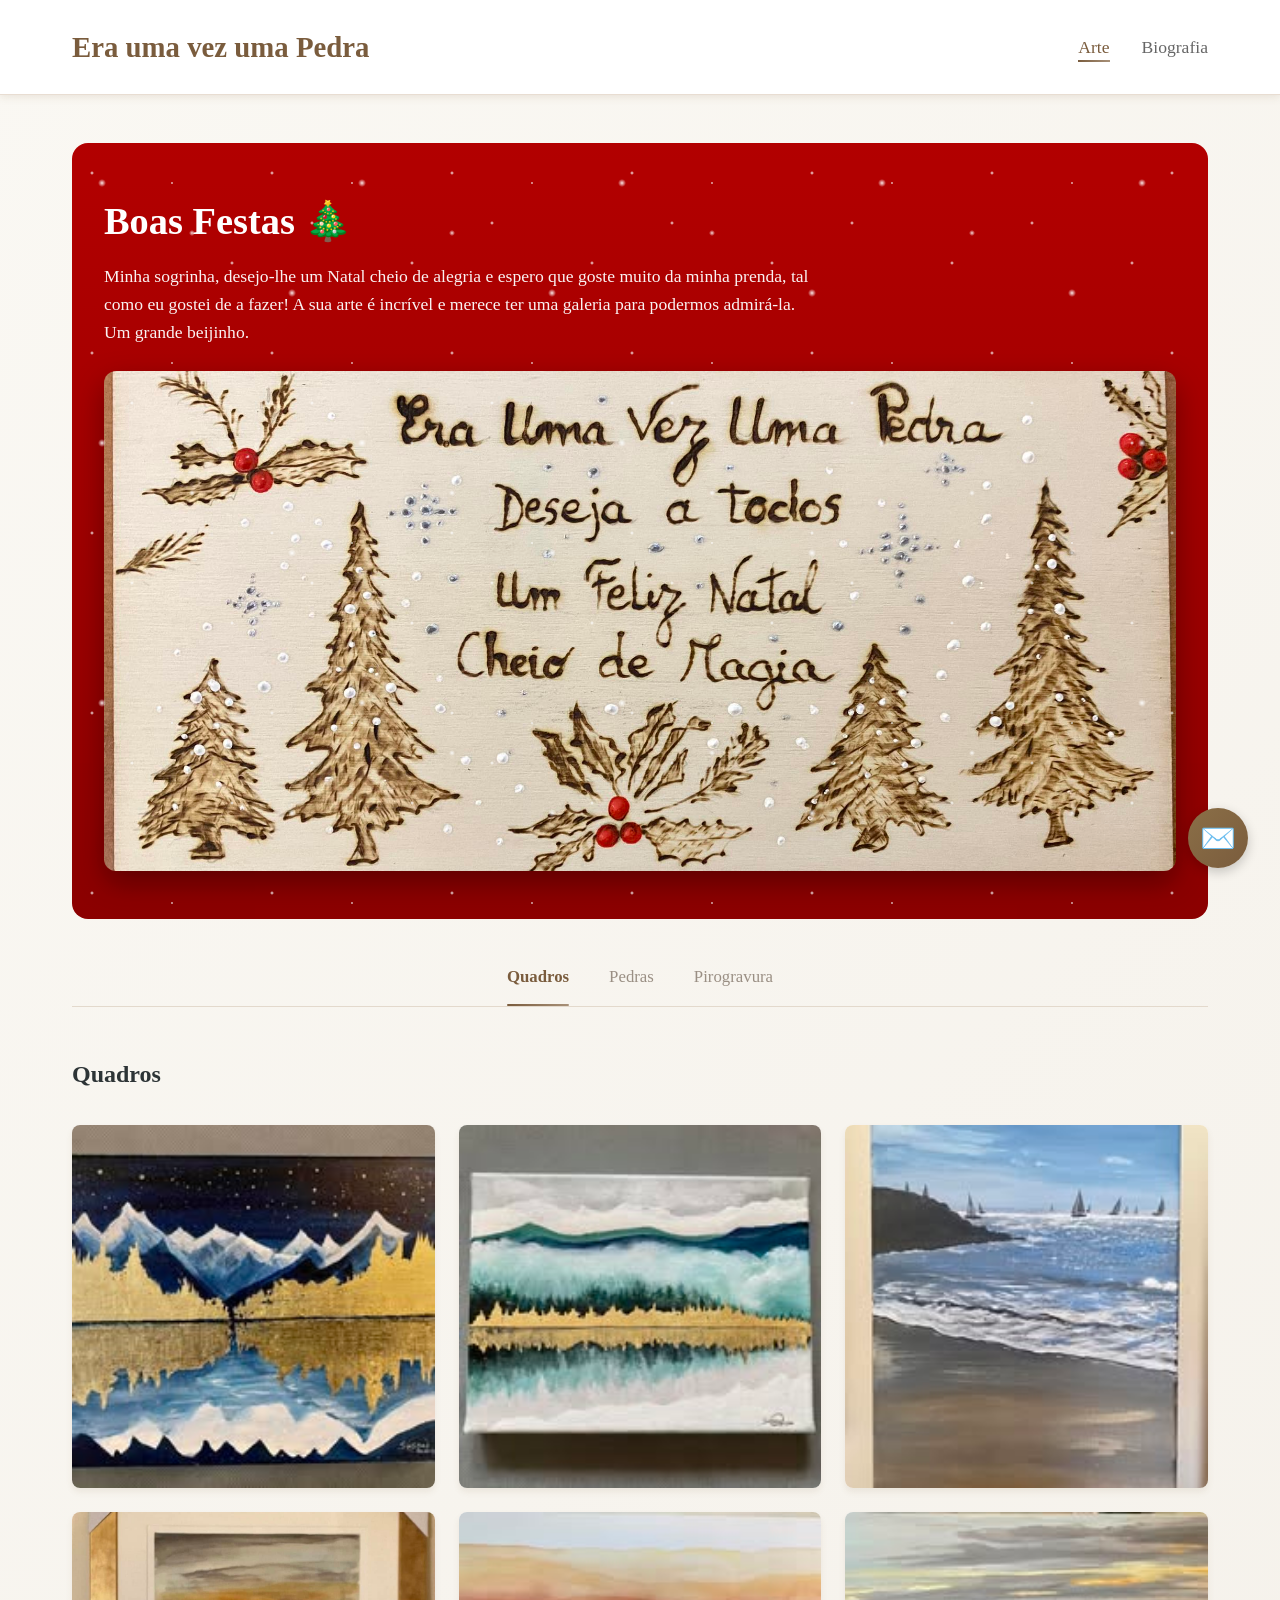
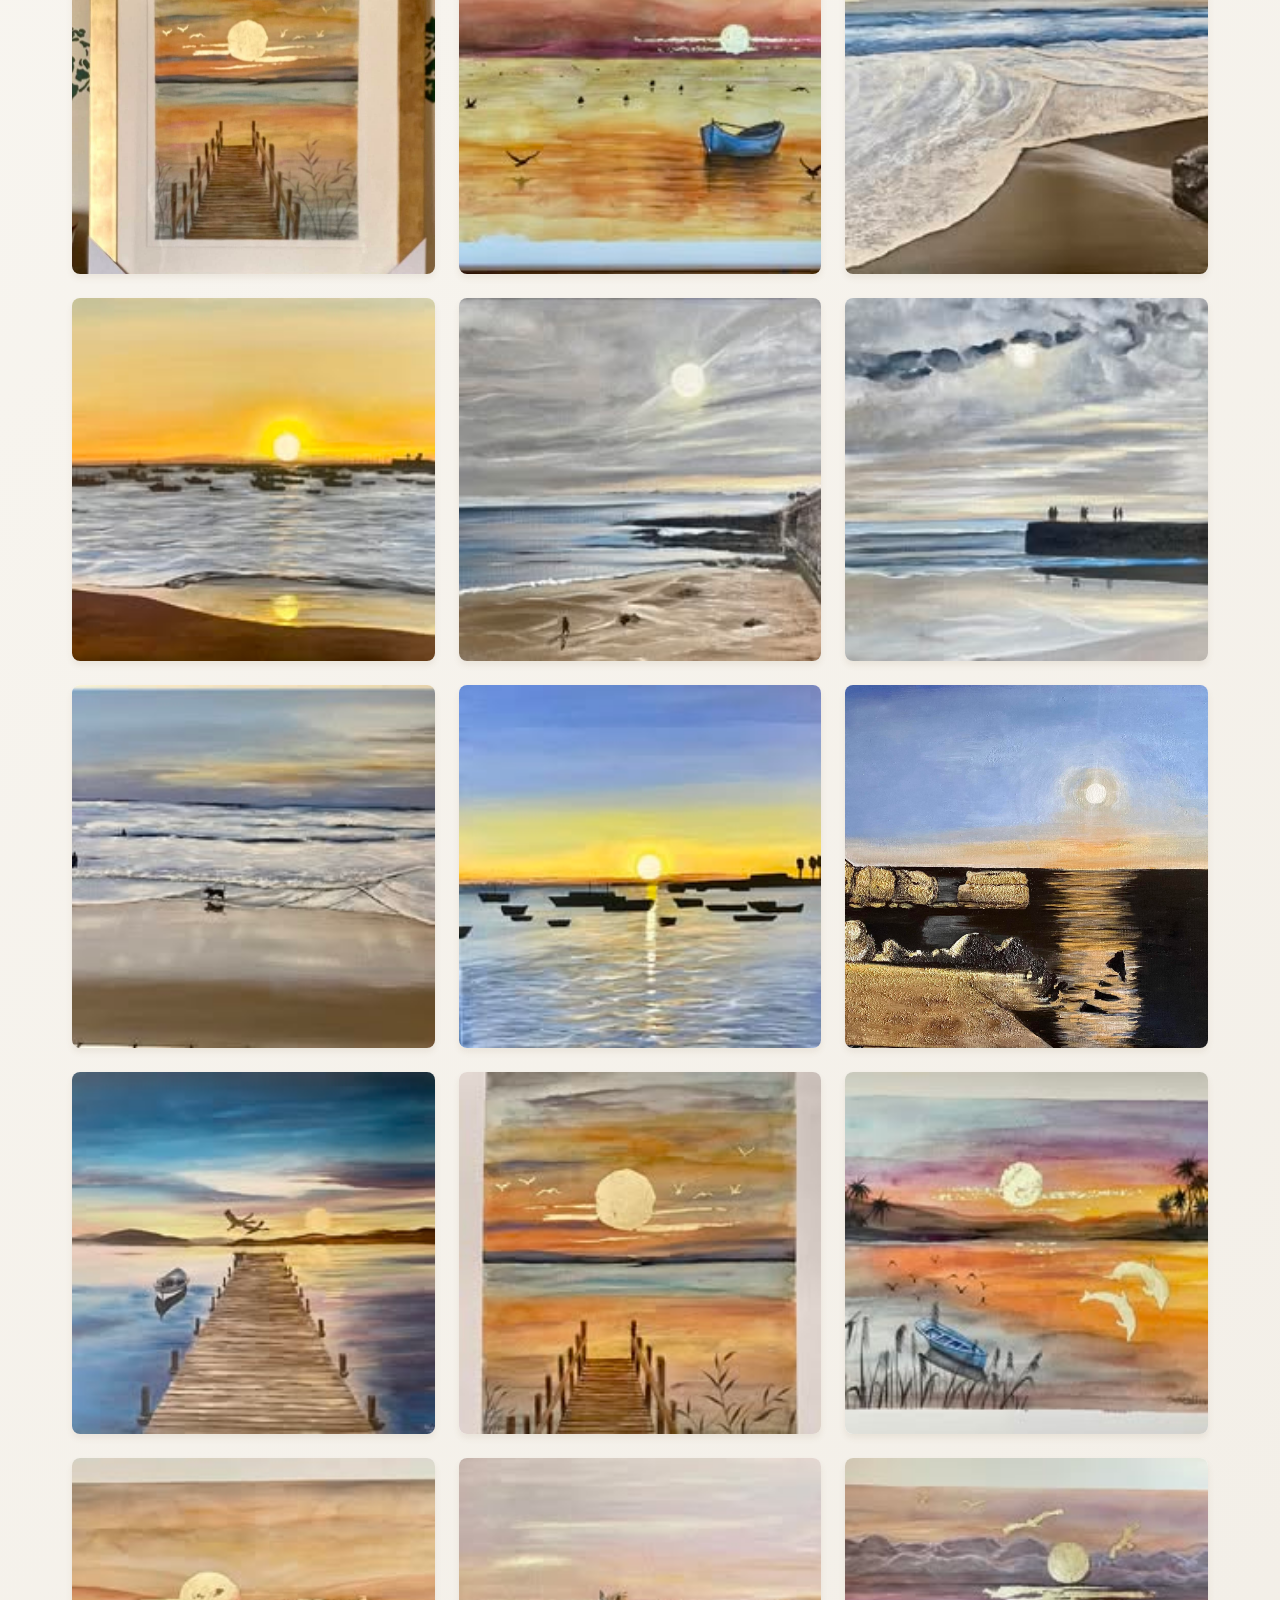
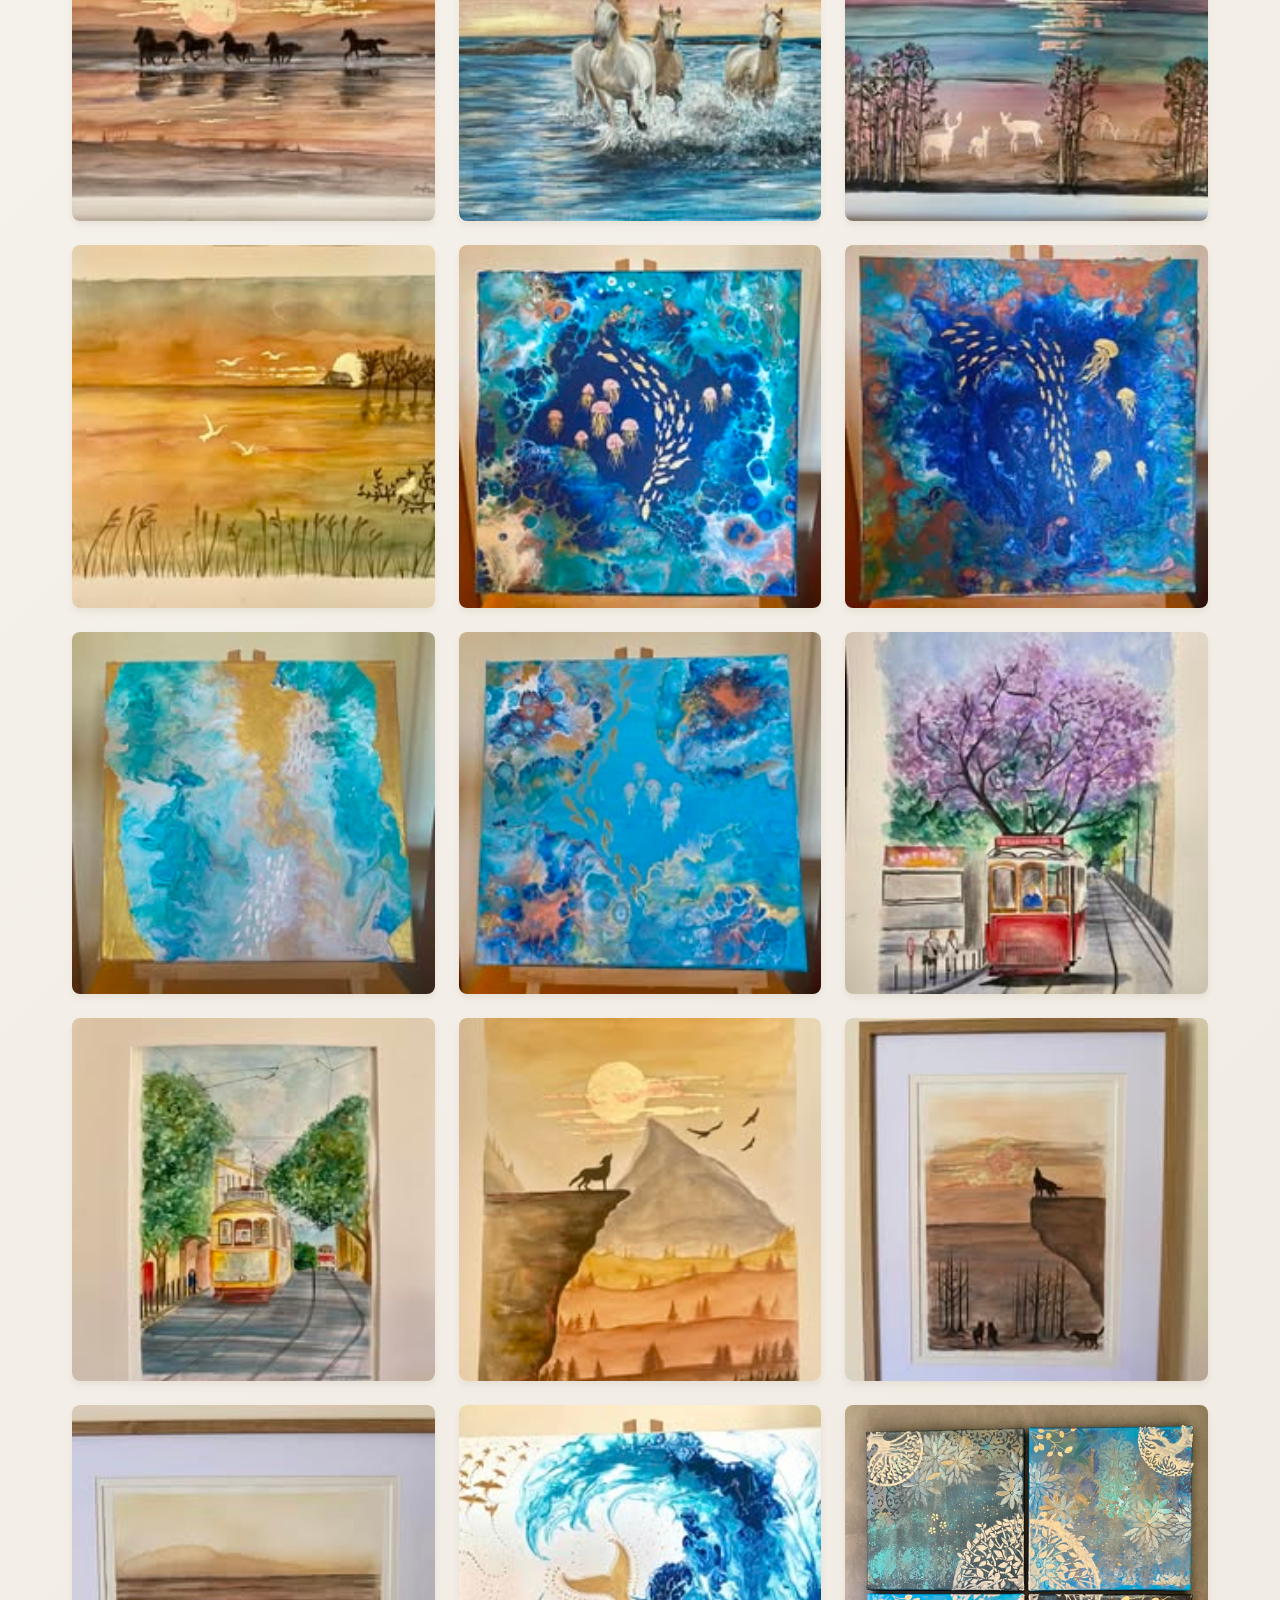
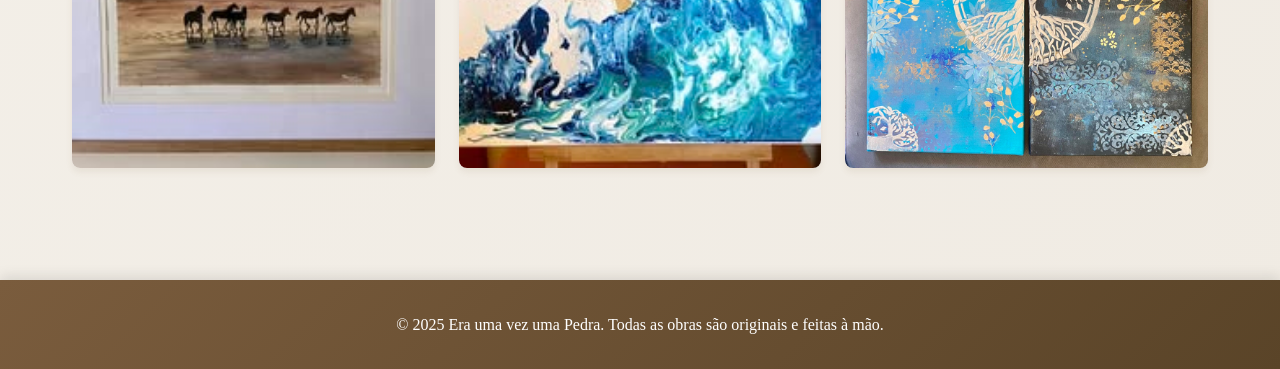
==== index.html @ bc7e6c5c "sitee" ====
<!DOCTYPE html>
<html lang="pt">
<head>
    <meta charset="UTF-8">
    <meta name="viewport" content="width=device-width, initial-scale=1.0">
    <title>Era uma vez uma Pedra</title>
    <link rel="stylesheet" href="css/style.css">
</head>
<body>

<header>
    <nav>
        <a href="#" class="logo">Era uma vez uma Pedra</a>
        <ul class="nav-links">
            <li><a href="#arte" class="active" onclick="showPage('arte')">Arte</a></li>
            <li><a href="biografia/biografia.html">Biografia</a></li>
        </ul>
    </nav>
</header>

<main>

    <!-- Página de Arte -->
    <section id="arte" class="page-section active">

        <!-- DESTAQUE DE NATAL -->
        <section class="destaque-natal">
            <div class="destaque-natal-content">
                <h1>Boas Festas 🎄</h1>
                <p>
                    Minha sogrinha, desejo-lhe um Natal cheio de alegria e espero que goste muito da minha prenda, tal como eu gostei de a fazer! A sua arte é incrível e merece ter uma galeria para podermos admirá-la. Um grande beijinho.
                </p>
            </div>
            <img src="images/Pirogravura/PirogravuraNatal.jpg" alt="Pirogravura de Natal">
        </section>

        <div class="subcategory-nav">
            <button class="subcategory-link active" data-category="quadros">Quadros</button>
            <button class="subcategory-link" data-category="pedras">Pedras</button>
            <button class="subcategory-link" data-category="pirogravura">Pirogravura</button>
        </div>




        <!-- Quadros -->
        <div id="quadros-category" class="category-section active">
            <h2 class="category-title">Quadros</h2>
            <div class="products-grid">
                <div class="product-card"><img src="images/Quadros/1.1.jpg" alt=""></div>
                <div class="product-card"><img src="images/Quadros/1.2.jpg" alt=""></div>
                <div class="product-card"><img src="images/Quadros/2.1.jpg" alt=""></div>
                <div class="product-card"><img src="images/Quadros/2.10.jpg" alt=""></div>
                <div class="product-card"><img src="images/Quadros/2.11.jpg" alt=""></div>
                <div class="product-card"><img src="images/Quadros/2.12.jpg" alt=""></div>
                <div class="product-card"><img src="images/Quadros/2.13.jpg" alt=""></div>
                <div class="product-card"><img src="images/Quadros/2.14.jpg" alt=""></div>
                <div class="product-card"><img src="images/Quadros/2.15.jpg" alt=""></div>
                <div class="product-card"><img src="images/Quadros/2.16.jpg" alt=""></div>
                <div class="product-card"><img src="images/Quadros/2.17.jpg" alt=""></div>
                <div class="product-card"><img src="images/Quadros/2.18.jpg" alt=""></div>
                <div class="product-card"><img src="images/Quadros/2.2.jpg" alt=""></div>
                <div class="product-card"><img src="images/Quadros/2.3.jpg" alt=""></div>
                <div class="product-card"><img src="images/Quadros/2.4.jpg" alt=""></div>
                <div class="product-card"><img src="images/Quadros/2.5.jpg" alt=""></div>
                <div class="product-card"><img src="images/Quadros/2.6.jpg" alt=""></div>
                <div class="product-card"><img src="images/Quadros/2.7.jpg" alt=""></div>
                <div class="product-card"><img src="images/Quadros/2.9.jpg" alt=""></div>
                <div class="product-card"><img src="images/Quadros/3.1.jpg" alt=""></div>
                <div class="product-card"><img src="images/Quadros/3.2.jpg" alt=""></div>
                <div class="product-card"><img src="images/Quadros/3.3.jpg" alt=""></div>
                <div class="product-card"><img src="images/Quadros/3.4.jpg" alt=""></div>
                <div class="product-card"><img src="images/Quadros/4.1.jpg" alt=""></div>
                <div class="product-card"><img src="images/Quadros/4.2.jpg" alt=""></div>
                <div class="product-card"><img src="images/Quadros/5.1.jpg" alt=""></div>
                <div class="product-card"><img src="images/Quadros/5.2.jpg" alt=""></div>
                <div class="product-card"><img src="images/Quadros/5.3.jpg" alt=""></div>
                <div class="product-card"><img src="images/Quadros/6.1.jpg" alt=""></div>
                <div class="product-card"><img src="images/Quadros/7.1.jpg" alt=""></div>
            </div>
        </div>

        <!-- Pedras -->
        <div id="pedras-category" class="category-section">
            <h2 class="category-title">Pedras</h2>
            <div class="products-grid">
                <div class="product-card"><img src="images/Pedras/0.0.jpg" alt=""></div>
                <div class="product-card"><img src="images/Pedras/0.1.jpg" alt=""></div>
                <div class="product-card"><img src="images/Pedras/1.1.jpg" alt=""></div>
                <div class="product-card"><img src="images/Pedras/1.2.jpg" alt=""></div>
                <div class="product-card"><img src="images/Pedras/2.1.jpg" alt=""></div>
                <div class="product-card"><img src="images/Pedras/2.2.jpg" alt=""></div>
                <div class="product-card"><img src="images/Pedras/2.3.jpg" alt=""></div>
                <div class="product-card"><img src="images/Pedras/3.1.jpg" alt=""></div>
                <div class="product-card"><img src="images/Pedras/4.1.jpg" alt=""></div>
                <div class="product-card"><img src="images/Pedras/5.1.jpg" alt=""></div>
                <div class="product-card"><img src="images/Pedras/6.1.jpg" alt=""></div>
                <div class="product-card"><img src="images/Pedras/6.2.jpg" alt=""></div>
                <div class="product-card"><img src="images/Pedras/7.1.jpg" alt=""></div>
                <div class="product-card"><img src="images/Pedras/7.2.jpg" alt=""></div>
                <div class="product-card"><img src="images/Pedras/7.3.jpg" alt=""></div>
            </div>
        </div>

        <!-- Pirogravura -->
        <div id="pirogravura-category" class="category-section">
            <h2 class="category-title">Pirogravura</h2>
            <div class="products-grid">
                <div class="product-card"><img src="images/Pirogravura/484071389_676852311577637_4775886374935855368_n.jpg" alt=""></div>
                <div class="product-card"><img src="images/Pirogravura/484073227_676862671576601_5379616888725247956_n.jpg" alt=""></div>
                <div class="product-card"><img src="images/Pirogravura/484920526_676980134898188_7305545611324368829_n.jpg" alt=""></div>
                <div class="product-card"><img src="images/Pirogravura/573526948_18062466440409871_7083488981564913402_n.jpg" alt=""></div>
                <div class="product-card"><img src="images/Pirogravura/577036404_862376459691887_4405215428726214142_n.jpg" alt=""></div>
                <div class="product-card"><img src="images/Pirogravura/581521124_18064523501409871_6126204929042341391_n.jpg" alt=""></div>
            </div>
        </div>

    </section>
</main>

<footer>
    <p>&copy; 2025 Era uma vez uma Pedra. Todas as obras são originais e feitas à mão.</p>
</footer>

<a href="mailto:?subject=Interesse em arte" class="floating-btn">✉️</a>

<script src="scripts/main.js"></script>
</body>
</html>
---- css/style.css ----
* {
    margin: 0;
    padding: 0;
    box-sizing: border-box;
}

body {
    font-family: 'Georgia', serif;
    line-height: 1.6;
    color: #2d3436;
    background: linear-gradient(135deg, #faf8f3 0%, #f0ebe3 100%);
    min-height: 100vh;
}

header {
    background-color: #fff;
    box-shadow: 0 2px 8px rgba(139, 111, 71, 0.15);
    position: sticky;
    top: 0;
    z-index: 100;
    border-bottom: 1px solid #e8ddd2;
}

nav {
    max-width: 1200px;
    margin: 0 auto;
    padding: 1.5rem 2rem;
    display: flex;
    justify-content: space-between;
    align-items: center;
}

/* DESTAQUE DE NATAL – BLOCO VERMELHO */
.destaque-natal {
    position: relative;
    overflow: hidden;
    padding: 3rem 2rem;
    margin-bottom: 3rem;
    background: linear-gradient(180deg, #b30000, #8c0000);
    border-radius: 16px;
    color: #fff;
}

.destaque-natal-content {
    max-width: 720px;
    margin-bottom: 1.5rem;
}

.destaque-natal h1 {
    font-size: 2.4rem;
    margin-bottom: 0.6rem;
    font-weight: 700;
}

.destaque-natal p {
    font-size: 1.1rem;
    line-height: 1.6;
    opacity: 0.95;
}

/* CONTROLO DA IMAGEM */
.destaque-natal img {
    display: block;
    width: 100%;
    max-height: 500px;
    min-height: 200px;
    object-fit: cover;
    border-radius: 12px;
    box-shadow: 0 12px 30px rgba(0,0,0,0.35);
}

/* NEVE EM TODO O BLOCO */
.destaque-natal::before,
.destaque-natal::after {
    content: "";
    position: absolute;
    inset: 0;
    pointer-events: none;
    background-repeat: repeat;
}

/* Flocos grandes (lentos) */
.destaque-natal::before {
    background-image:
        radial-gradient(4px 4px at 30px 40px, rgba(255,255,255,0.9), transparent),
        radial-gradient(3px 3px at 120px 90px, rgba(255,255,255,0.85), transparent),
        radial-gradient(4px 4px at 220px 150px, rgba(255,255,255,0.9), transparent);
    background-size: 260px 260px;
    animation: neve-lenta 20s linear infinite;
}

/* Flocos pequenos (rápidos) */
.destaque-natal::after {
    background-image:
        radial-gradient(2px 2px at 20px 30px, #fff, transparent),
        radial-gradient(2px 2px at 60px 80px, #fff, transparent),
        radial-gradient(1.5px 1.5px at 100px 40px, #fff, transparent),
        radial-gradient(2px 2px at 160px 120px, #fff, transparent),
        radial-gradient(1.5px 1.5px at 200px 60px, #fff, transparent);
    background-size: 180px 180px;
    animation: neve-rapida 10s linear infinite;
    opacity: 0.95;
}

/* Animações */
@keyframes neve-lenta {
    from { background-position: 0 -300px; }
    to   { background-position: 0 300px; }
}

@keyframes neve-rapida {
    from { background-position: 0 -300px; }
    to   { background-position: 0 300px; }
}

.logo {
    font-size: 1.8rem;
    font-weight: bold;
    color: #7a5c3d;
    text-decoration: none;
    transition: color 0.3s;
}

.logo:hover {
    color: #8b6f47;
}

.nav-links {
    display: flex;
    gap: 2rem;
    list-style: none;
}

.nav-links a {
    text-decoration: none;
    color: #666;
    font-size: 1.1rem;
    transition: color 0.3s;
    cursor: pointer;
    position: relative;
    padding-bottom: 5px;
}

.nav-links a:hover,
.nav-links a.active {
    color: #7a5c3d;
}

.nav-links a.active::after {
    content: '';
    position: absolute;
    bottom: 0;
    left: 0;
    width: 100%;
    height: 2px;
    background: linear-gradient(90deg, #7a5c3d, #a89179);
}

main {
    max-width: 1200px;
    margin: 0 auto;
    padding: 3rem 2rem;
}

/* Seções de páginas */
.page-section {
    display: none;
}

.page-section.active {
    display: block;
}

/* SUB-NAVEGAÇÃO (Quadros / Pedras / Pirogravura) */
.subcategory-nav {
    display: flex;
    justify-content: center;
    gap: 2.5rem;
    margin-bottom: 3rem;
    padding-bottom: 1.2rem;
    border-bottom: 1px solid #e3d9cc;
}

/* Botões */
.subcategory-link {
    background: none;
    border: none;
    font-family: 'Georgia', serif;
    font-size: 1.05rem;
    color: #9a8f84;
    cursor: pointer;
    padding: 0;
    position: relative;
    transition: color 0.3s ease;
}

/* Hover */
.subcategory-link:hover {
    color: #7a5c3d;
}

/* Ativo */
.subcategory-link.active {
    color: #7a5c3d;
    font-weight: 600;
}

/* Linha elegante por baixo do ativo */
.subcategory-link.active::after {
    content: "";
    position: absolute;
    left: 0;
    bottom: -1.2rem;
    width: 100%;
    height: 2px;
    background: linear-gradient(90deg, #7a5c3d, #a89179);
    border-radius: 2px;
}


.hero {
    text-align: center;
    margin-bottom: 3rem;
}

.hero h1 {
    font-size: 2.5rem;
    color: #8b6f47;
    margin-bottom: 1rem;
}

.hero p {
    font-size: 1.2rem;
    color: #666;
}

.category-section {
    display: none;
}

.category-section.active {
    display: block;
}

.products-grid {
    display: grid;
    grid-template-columns: repeat(3, 1fr);
    gap: 1.5rem;
    margin-top: 2rem;
}

.product-card {
    background: white;
    border-radius: 8px;
    overflow: hidden;
    box-shadow: 0 4px 6px rgba(139, 111, 71, 0.1);
    transition: transform 0.3s, box-shadow 0.3s;
    aspect-ratio: 1;
    opacity: 0;
    animation: slideInFromLeft 0.6s ease-out forwards;
}

.product-card:nth-child(1) { animation-delay: 0s; }
.product-card:nth-child(2) { animation-delay: 0.1s; }
.product-card:nth-child(3) { animation-delay: 0.2s; }
.product-card:nth-child(4) { animation-delay: 0.3s; }
.product-card:nth-child(5) { animation-delay: 0.4s; }
.product-card:nth-child(6) { animation-delay: 0.5s; }
.product-card:nth-child(n+7) { animation-delay: 0.6s; opacity: 0; }

/* Animação para itens que aparecem ao scroll */
.product-card.reveal {
    animation: slideInFromBottom 0.8s ease-out forwards !important;
}

.product-card:hover {
    transform: translateY(-8px);
    box-shadow: 0 12px 20px rgba(139, 111, 71, 0.2);
}

.product-card img {
    width: 100%;
    height: 100%;
    object-fit: cover;
    display: block;
}

/* Animações */
@keyframes slideInFromLeft {
    from {
        opacity: 0;
        transform: translateX(-30px);
    }
    to {
        opacity: 1;
        transform: translateX(0);
    }
}

@keyframes slideInFromBottom {
    from {
        opacity: 0;
        transform: translateY(30px);
    }
    to {
        opacity: 1;
        transform: translateY(0);
    }
}

.bio-section {
    display: none;
}

.bio-section.active {
    display: block;
}

.bio-header {
    text-align: center;
    margin-bottom: 3rem;
}

.bio-header h1 {
    font-size: 2.5rem;
    color: #7a5c3d;
    margin-bottom: 1rem;
}

.bio-content {
    display: grid;
    grid-template-columns: 1fr 1fr;
    gap: 3rem;
    align-items: start;
}

.bio-image {
    width: 100%;
    height: 500px;
    background: linear-gradient(135deg, #c9b8a1 0%, #9d8572 100%);
    border-radius: 8px;
    display: flex;
    align-items: center;
    justify-content: center;
    color: white;
    font-size: 4rem;
    box-shadow: 0 8px 20px rgba(139, 111, 71, 0.15);
}

.bio-text {
    background: white;
    padding: 2.5rem;
    border-radius: 8px;
    box-shadow: 0 4px 12px rgba(139, 111, 71, 0.1);
    border-left: 4px solid #8b6f47;
}

.bio-text h2 {
    color: #7a5c3d;
    margin-bottom: 1.5rem;
    font-size: 1.8rem;
}

.bio-text p {
    color: #555;
    margin-bottom: 1.5rem;
    text-align: justify;
    line-height: 1.8;
}

.gallery {
    display: grid;
    grid-template-columns: repeat(3, 1fr);
    gap: 1rem;
    margin-top: 2rem;
}

.gallery-item {
    width: 100%;
    height: 200px;
    background: linear-gradient(135deg, #c9b8a1 0%, #9d8572 100%);
    border-radius: 8px;
    display: flex;
    align-items: center;
    justify-content: center;
    color: white;
    font-size: 2rem;
    box-shadow: 0 4px 10px rgba(139, 111, 71, 0.1);
    transition: transform 0.3s;
}

.gallery-item:hover {
    transform: scale(1.05);
}

footer {
    background: linear-gradient(135deg, #7a5c3d 0%, #5a4428 100%);
    color: white;
    text-align: center;
    padding: 2rem;
    margin-top: 4rem;
    box-shadow: 0 -4px 12px rgba(0,0,0,0.1);
}

/* Botão Flutante */
.floating-btn {
    position: fixed;
    bottom: 2rem;
    right: 2rem;
    width: 60px;
    height: 60px;
    background: linear-gradient(135deg, #8b6f47 0%, #7a5c3d 100%);
    border-radius: 50%;
    display: flex;
    align-items: center;
    justify-content: center;
    font-size: 1.8rem;
    box-shadow: 0 4px 12px rgba(0,0,0,0.2);
    text-decoration: none;
    transition: all 0.3s;
    z-index: 999;
}

.floating-btn:hover {
    background: linear-gradient(135deg, #7a5c3d 0%, #6d5936 100%);
    box-shadow: 0 6px 16px rgba(0,0,0,0.3);
    transform: scale(1.15);
}

@media (max-width: 768px) {
    .nav-links {
        gap: 1rem;
    }

    .subcategory-nav {
        gap: 1.5rem;
        margin-bottom: 2rem;
    }

    .products-grid {
        grid-template-columns: repeat(2, 1fr);
    }

    .floating-btn {
        width: 50px;
        height: 50px;
        font-size: 1.5rem;
        bottom: 1.5rem;
        right: 1.5rem;
    }

    .bio-content {
        grid-template-columns: 1fr;
    }

    .gallery {
        grid-template-columns: repeat(2, 1fr);
    }
}

@media (max-width: 480px) {
    .products-grid {
        grid-template-columns: 1fr;
    }

    .subcategory-nav {
        flex-direction: column;
        gap: 0.5rem;
        align-items: center;
    }

    .subcategory-link.active::after {
        bottom: -0.8rem;
    }

    .nav-links {
        flex-wrap: wrap;
        gap: 0.5rem;
    }

    .nav-links a {
        font-size: 0.9rem;
    }

    .floating-btn {
        width: 45px;
        height: 45px;
        font-size: 1.3rem;
        bottom: 1rem;
        right: 1rem;
    }

    .bio-text {
        padding: 1.5rem;
    }

    .gallery {
        grid-template-columns: 1fr;
    }
}

/* Página de Biografia */
.bio-page {
    max-width: 1100px;
    margin: 0 auto;
    padding: 3rem 2rem;
}

.bio-header {
    text-align: center;
    margin-bottom: 3rem;
}

.bio-header h1 {
    font-size: 2.6rem;
    color: #7a5c3d;
}

.bio-content {
    display: grid;
    grid-template-columns: 1fr 1.2fr;
    gap: 3rem;
    align-items: start;
}

.bio-image img {
    width: 100%;
    height: 520px;
    object-fit: cover;
    border-radius: 12px;
    box-shadow: 0 12px 30px rgba(139,111,71,0.25);
}

.bio-text {
    background: #fff;
    padding: 2.5rem;
    border-radius: 12px;
    box-shadow: 0 6px 20px rgba(139,111,71,0.12);
    border-left: 4px solid #8b6f47;
}

.bio-text p {
    margin-bottom: 1.4rem;
    color: #555;
    line-height: 1.8;
    text-align: justify;
}

/* Bloco imagem + legenda */
.bio-image-block {
    margin-bottom: 2.5rem;
    text-align: center;
}

.bio-image-block img {
    width: 100%;
    max-height: 420px;
    object-fit: cover;
    border-radius: 12px;
    box-shadow: 0 10px 25px rgba(139,111,71,0.25);
    margin-bottom: 1rem;
}

/* Texto por baixo da foto (legenda) */
.bio-caption {
    font-size: 0.95rem;
    color: #7a5c3d;
    line-height: 1.5;
    font-style: italic;
    max-width: 520px;
    margin: 0 auto;
}

/* Responsivo */
@media (max-width: 768px) {
    .bio-content {
        grid-template-columns: 1fr;
    }

    .bio-image img {
        height: 420px;
    }
}

/* Página de Biografia */
.bio-page {
    max-width: 760px;
    margin: 0 auto;
    padding: 3rem 1.5rem;
}

.bio-title {
    text-align: center;
    font-size: 2.4rem;
    color: #7a5c3d;
    margin-bottom: 2.5rem;
}

/* Texto corrido */
.bio-text-wrap {
    font-size: 0.98rem;
    line-height: 1.55;
    color: #555;
    text-align: justify;
}

/* IMAGEM COM TEXTO À VOLTA */
.bio-float-image {
    float: left;                     /* 🔑 isto faz o texto contornar */
    width: 280px;
    max-height: 360px;
    object-fit: cover;
    margin: 0 1.8rem 1.2rem 0;        /* espaço entre imagem e texto */
    border-radius: 10px;
    box-shadow: 0 8px 20px rgba(139,111,71,0.25);
}

/* Espaçamento entre parágrafos */
.bio-text-wrap p {
    margin-bottom: 1rem;
}

/* Mobile: remove o float (importante!) */
@media (max-width: 768px) {
    .bio-float-image {
        float: none;
        display: block;
        margin: 0 auto 1.5rem;
        width: 100%;
        max-height: 420px;
    }

    .bio-text-wrap {
        text-align: left;
    }
}

.clear-float {
    clear: both;
}
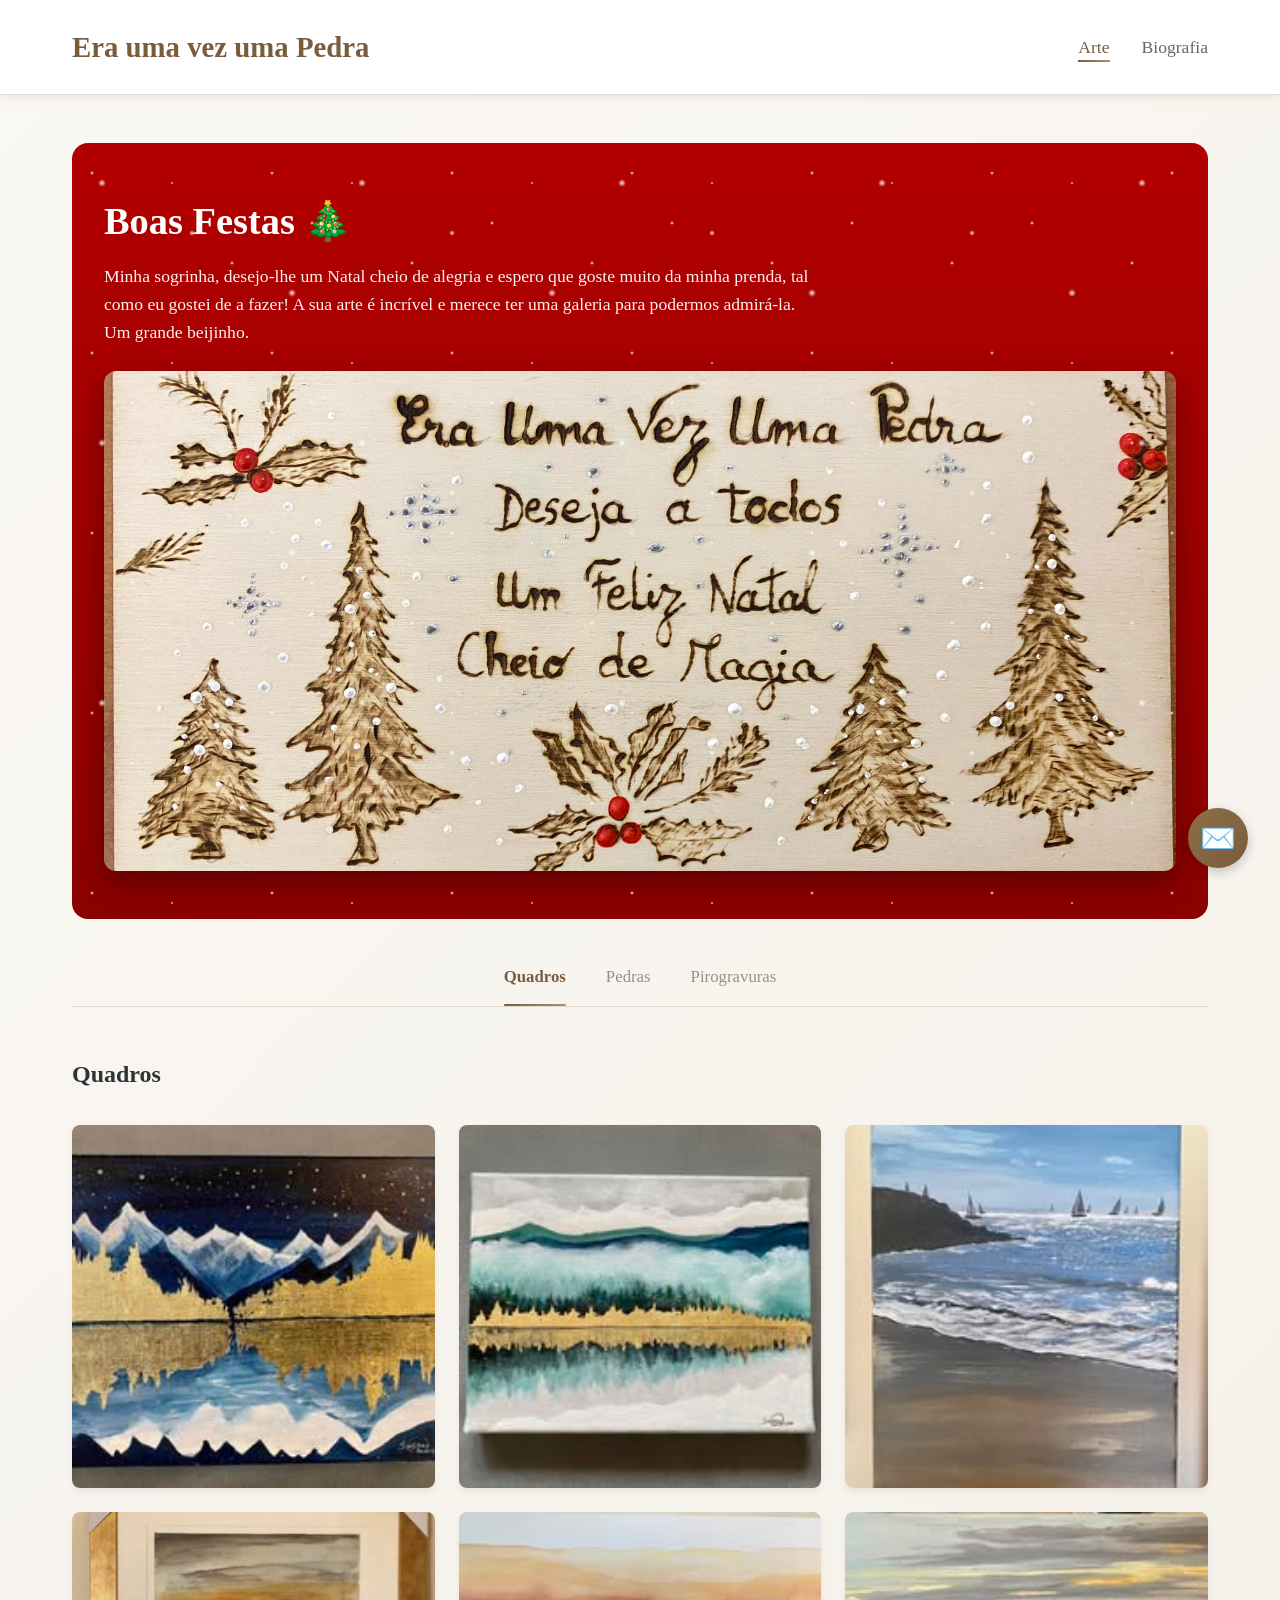
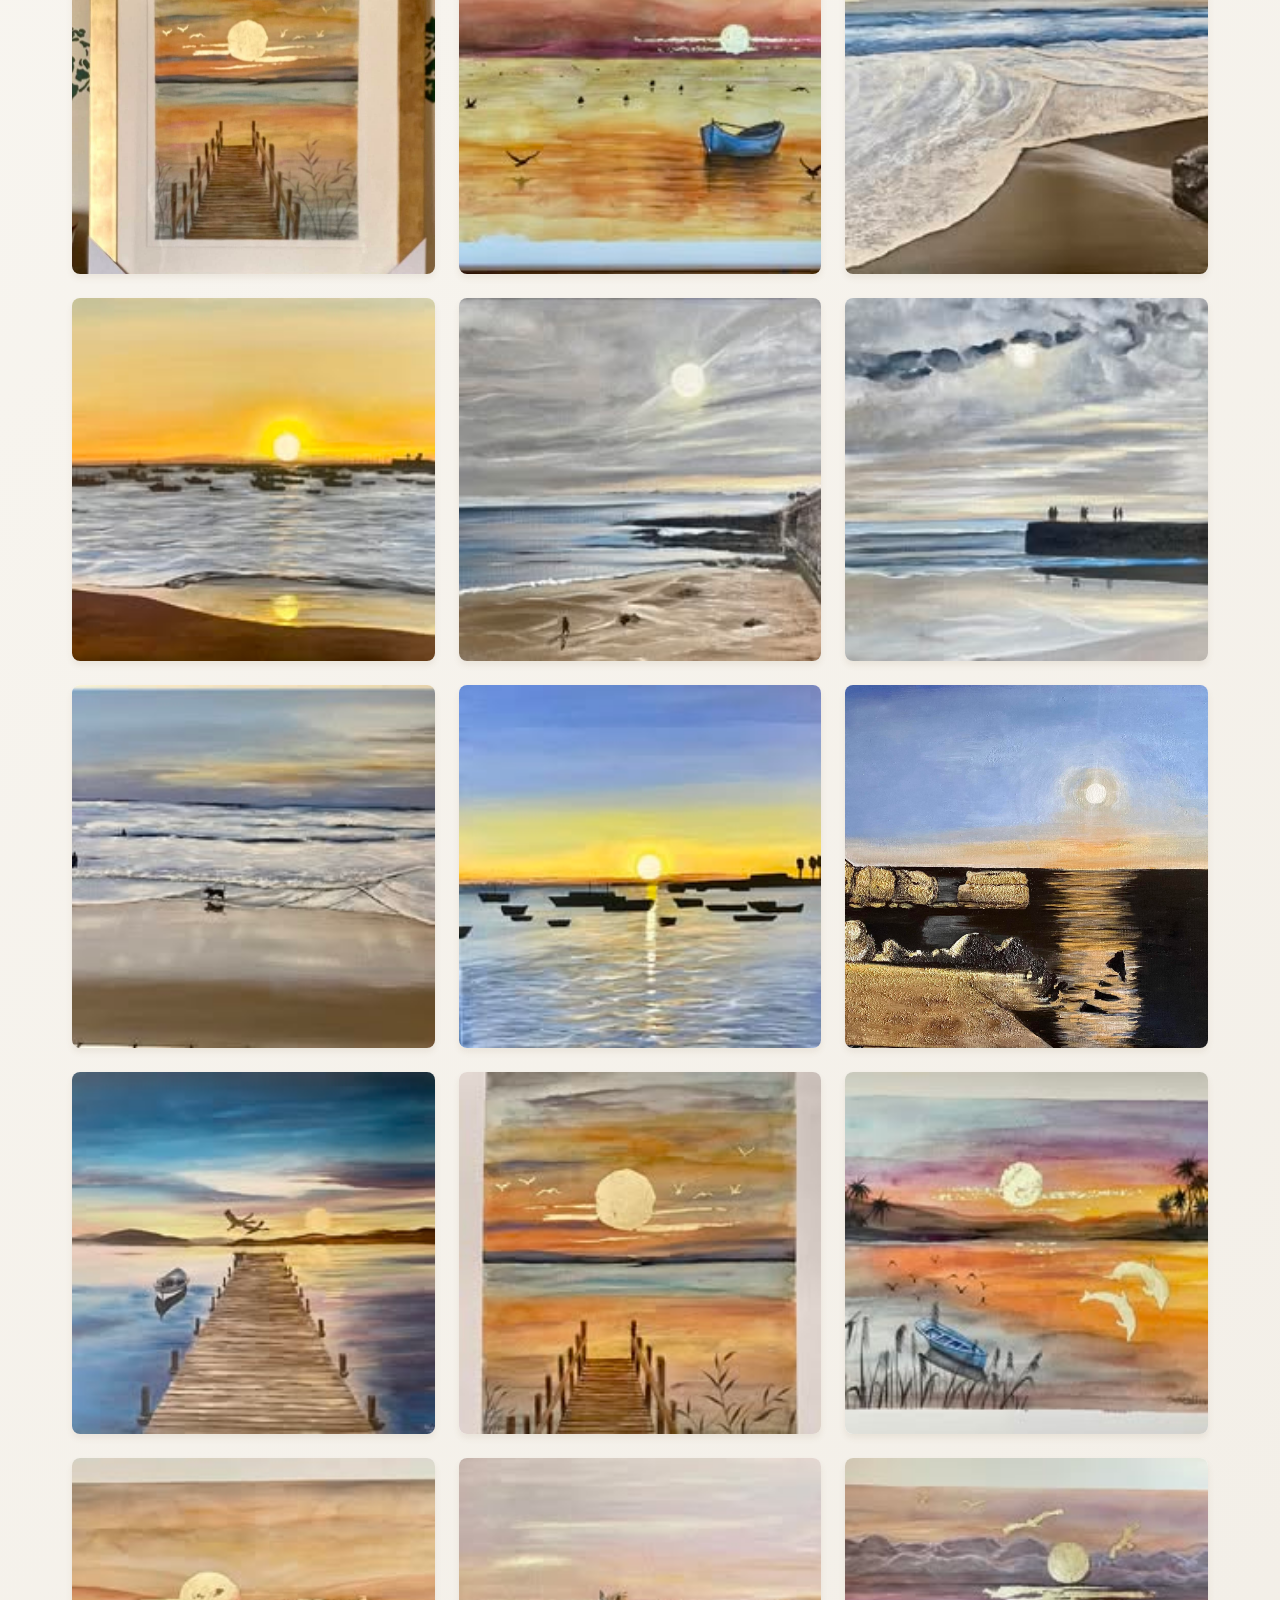
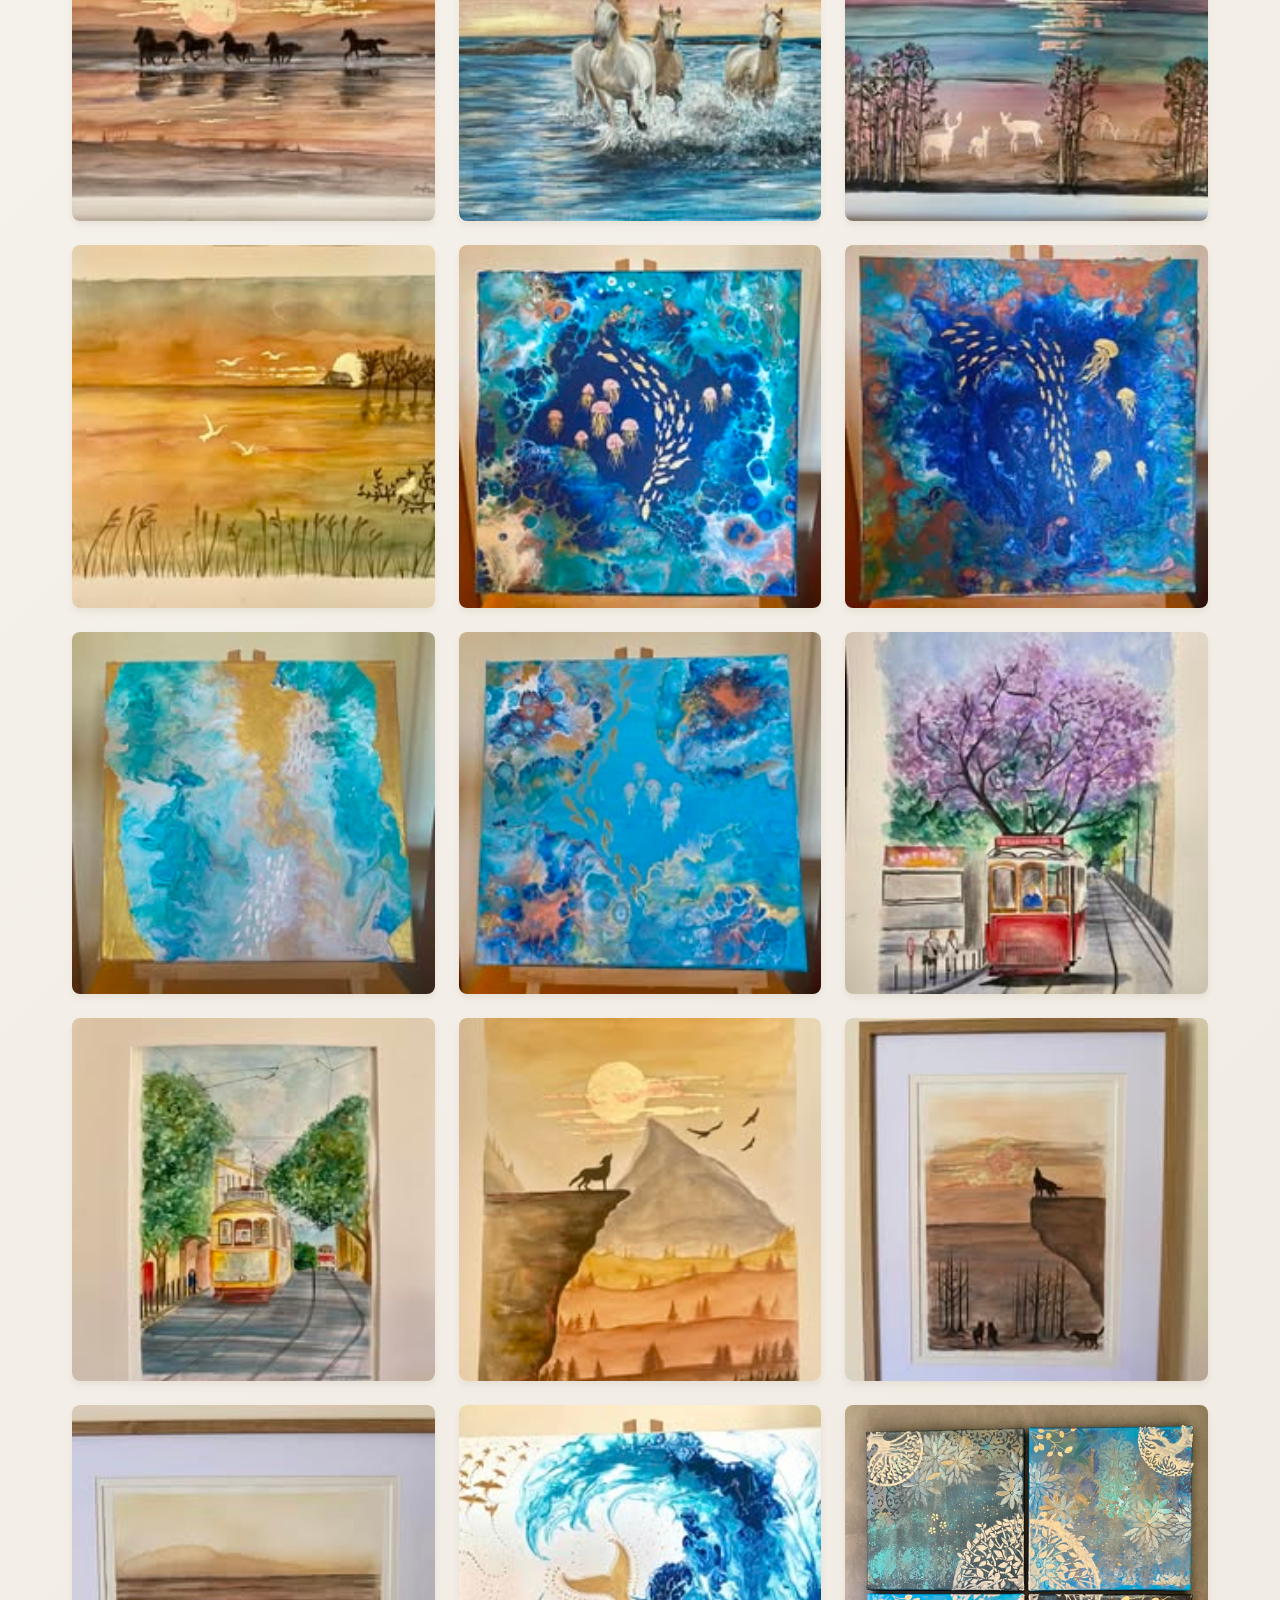
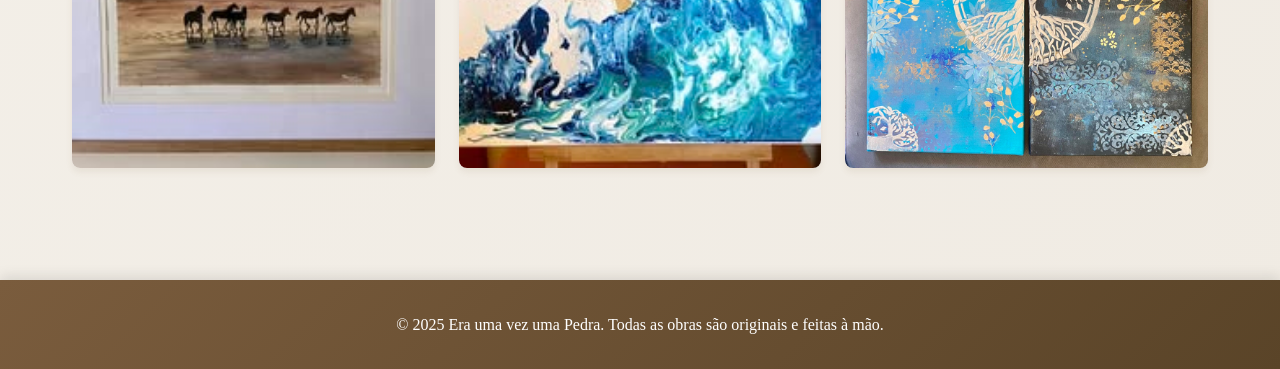
==== commit fc700c77: "ups" ====
--- a/index.html
+++ b/index.html
@@ -37,7 +37,7 @@
         <div class="subcategory-nav">
             <button class="subcategory-link active" data-category="quadros">Quadros</button>
             <button class="subcategory-link" data-category="pedras">Pedras</button>
-            <button class="subcategory-link" data-category="pirogravura">Pirogravura</button>
+            <button class="subcategory-link" data-category="pirogravura">Pirogravuras</button>
         </div>
 
 
--- a/css/style.css
+++ b/css/style.css
@@ -314,24 +314,6 @@
 
 .bio-section.active {
     display: block;
-}
-
-.bio-header {
-    text-align: center;
-    margin-bottom: 3rem;
-}
-
-.bio-header h1 {
-    font-size: 2.5rem;
-    color: #7a5c3d;
-    margin-bottom: 1rem;
-}
-
-.bio-content {
-    display: grid;
-    grid-template-columns: 1fr 1fr;
-    gap: 3rem;
-    align-items: start;
 }
 
 .bio-image {
@@ -500,11 +482,6 @@
 }
 
 /* Página de Biografia */
-.bio-page {
-    max-width: 1100px;
-    margin: 0 auto;
-    padding: 3rem 2rem;
-}
 
 .bio-header {
     text-align: center;
@@ -622,16 +599,47 @@
 
 /* Mobile: remove o float (importante!) */
 @media (max-width: 768px) {
-    .bio-float-image {
-        float: none;
-        display: block;
-        margin: 0 auto 1.5rem;
-        width: 100%;
-        max-height: 420px;
-    }
-
-    .bio-text-wrap {
-        text-align: left;
+
+    /* Header mantém layout horizontal */
+    nav {
+        flex-direction: row;
+        align-items: center;
+        justify-content: space-between;
+        padding: 1rem 1.2rem;
+    }
+
+    /* Título mais compacto */
+    .logo {
+        font-size: 1.35rem; /* ↓ antes era grande demais */
+        line-height: 1.2;
+        max-width: 60%;
+    }
+
+    /* Navegação principal lado a lado */
+    .nav-links {
+        display: flex;
+        flex-direction: row;
+        gap: 1rem;
+        margin: 0;
+    }
+
+    .nav-links a {
+        font-size: 0.95rem;
+        padding-bottom: 4px;
+        white-space: nowrap;
+    }
+
+    /* ===== SUB-NAVEGAÇÃO (Quadros | Pedras | Pirogravura) ===== */
+    .subcategory-nav {
+        flex-direction: row;
+        justify-content: center;
+        gap: 1.5rem;
+        margin-bottom: 2.5rem;
+    }
+
+    .subcategory-link {
+        font-size: 0.95rem;
+        white-space: nowrap;
     }
 }
 
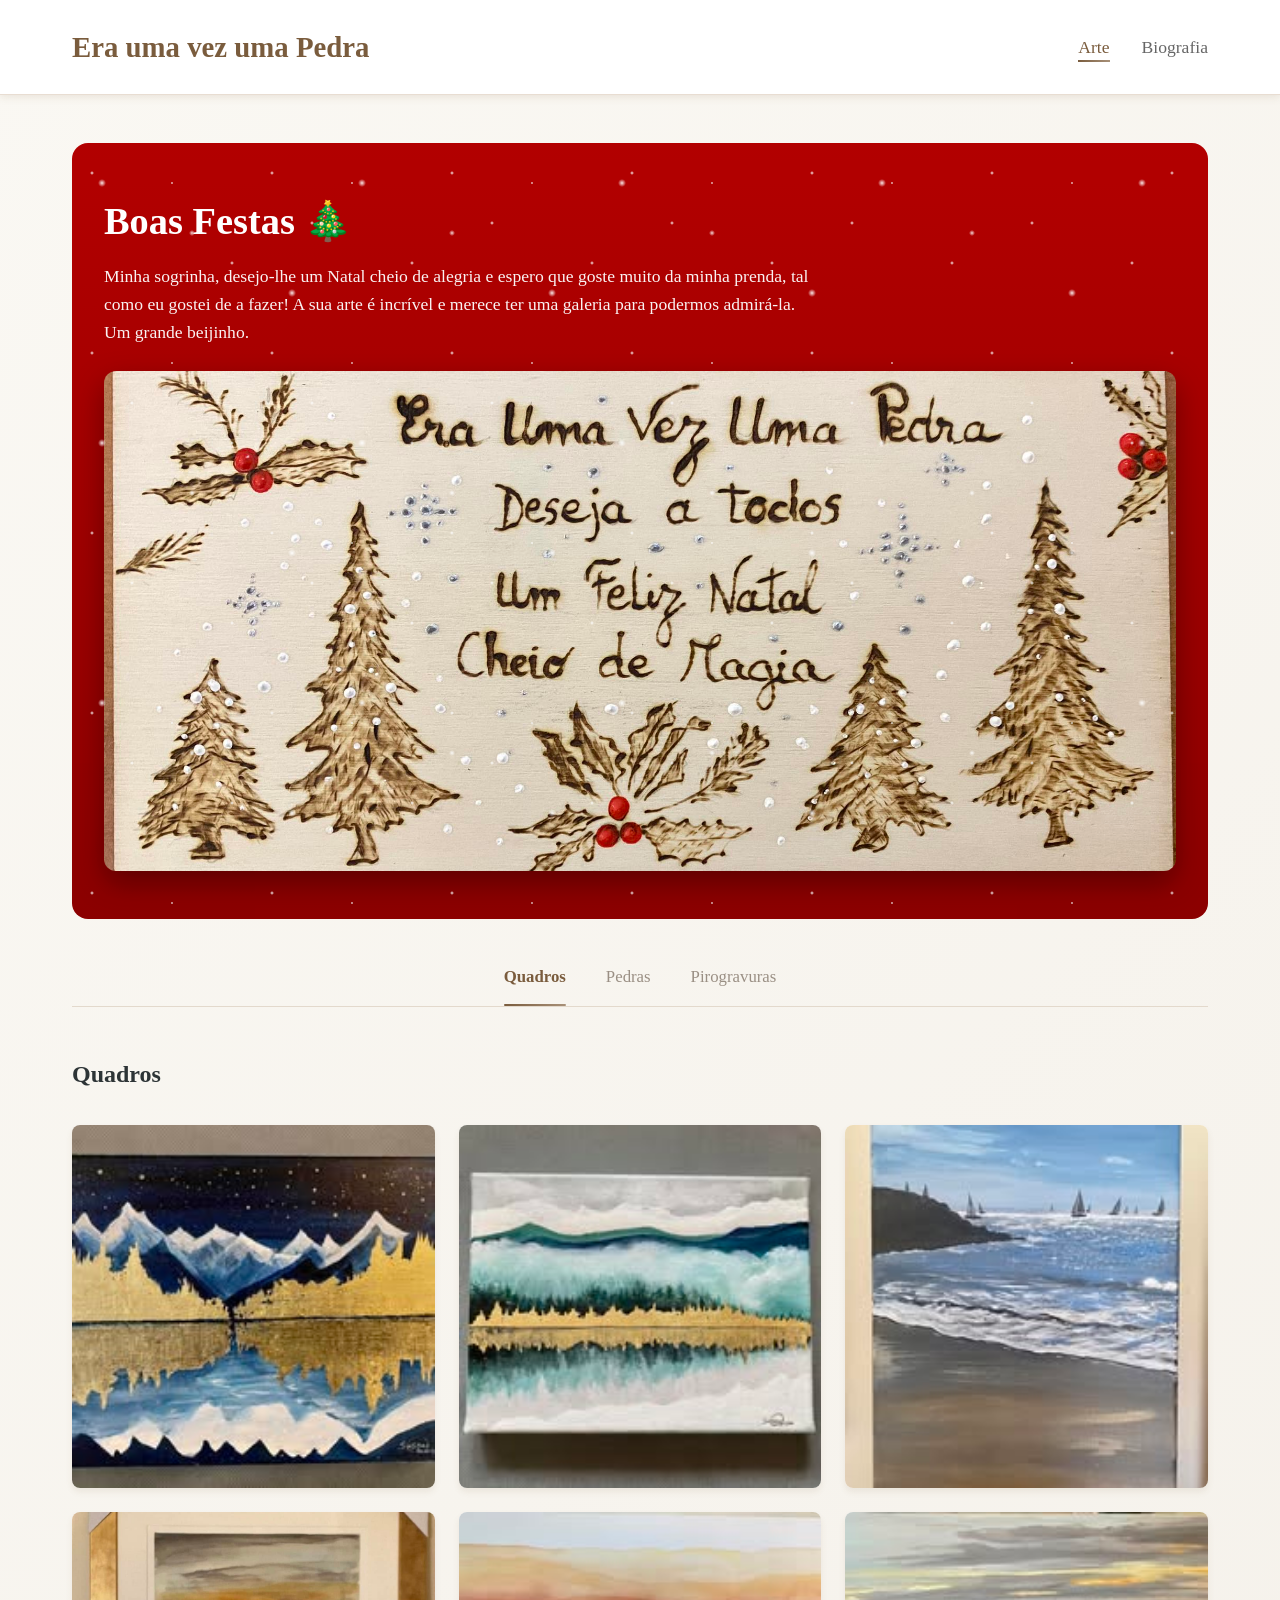
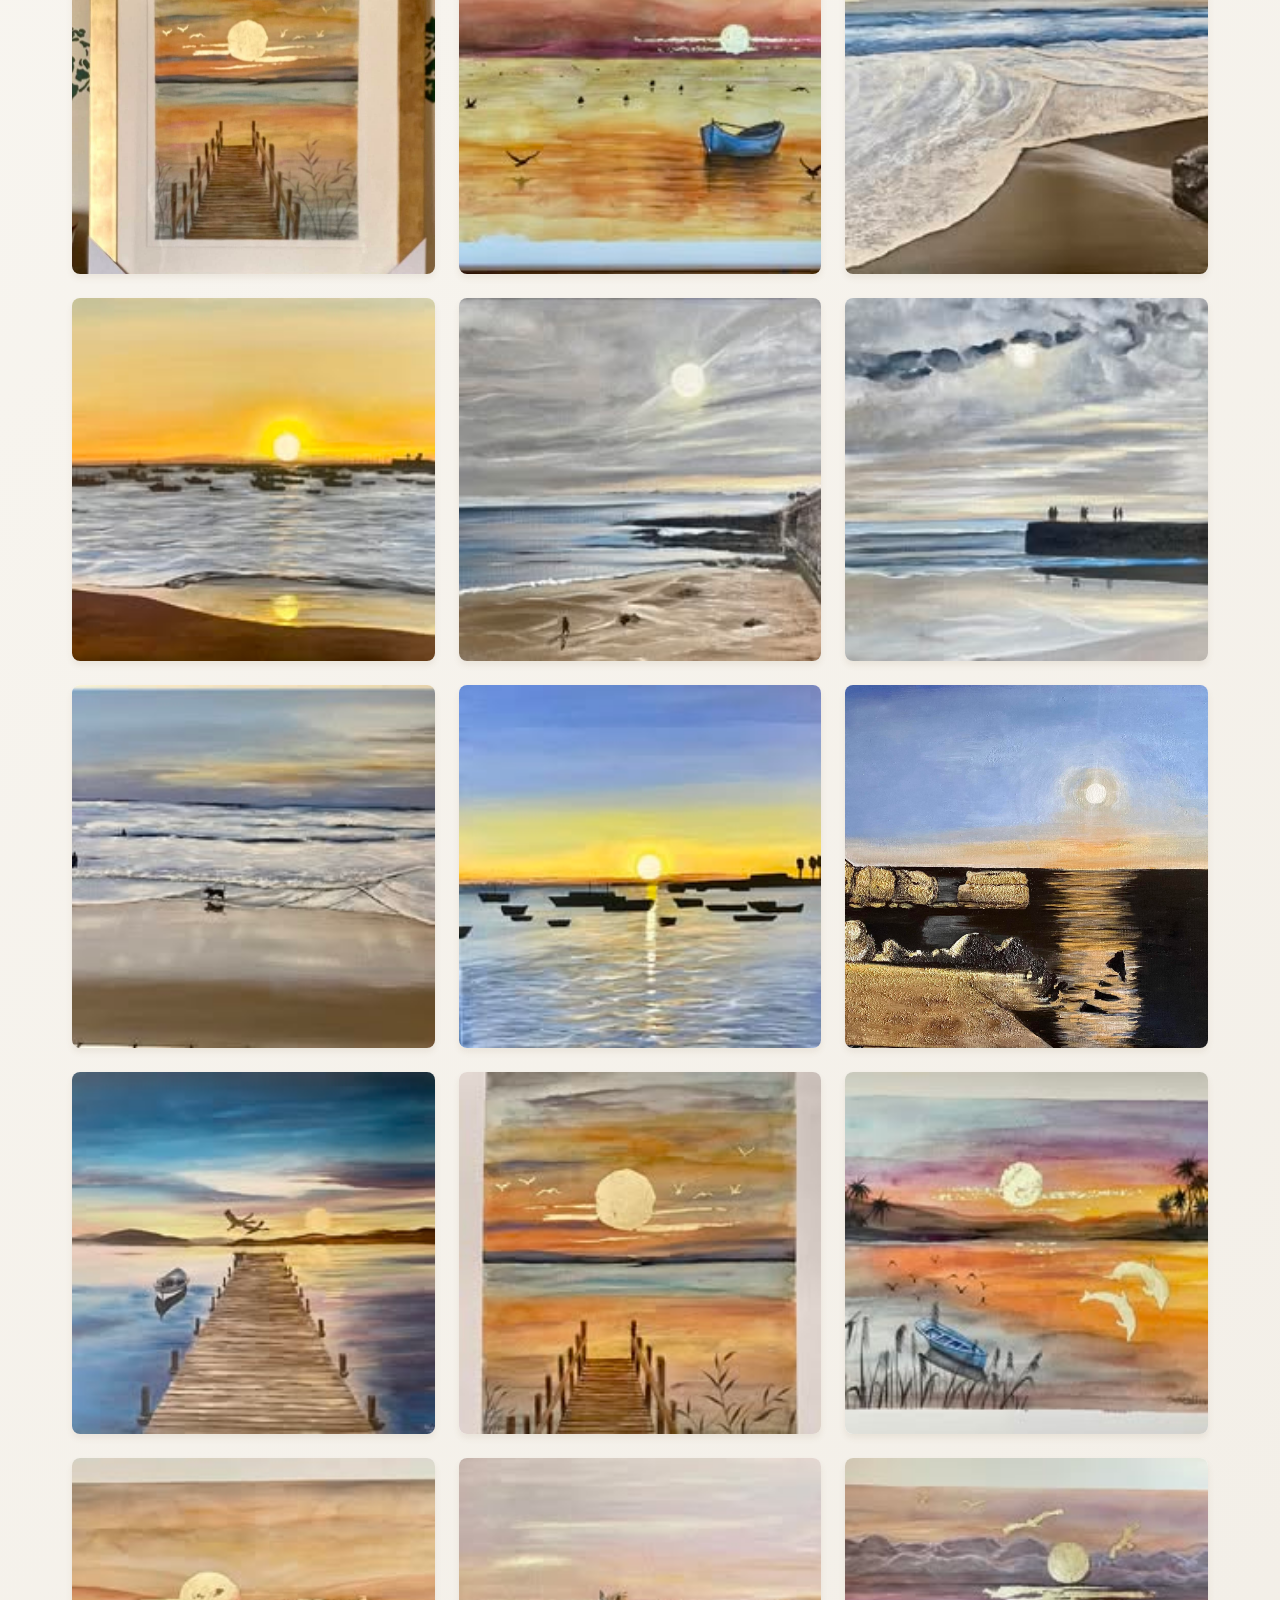
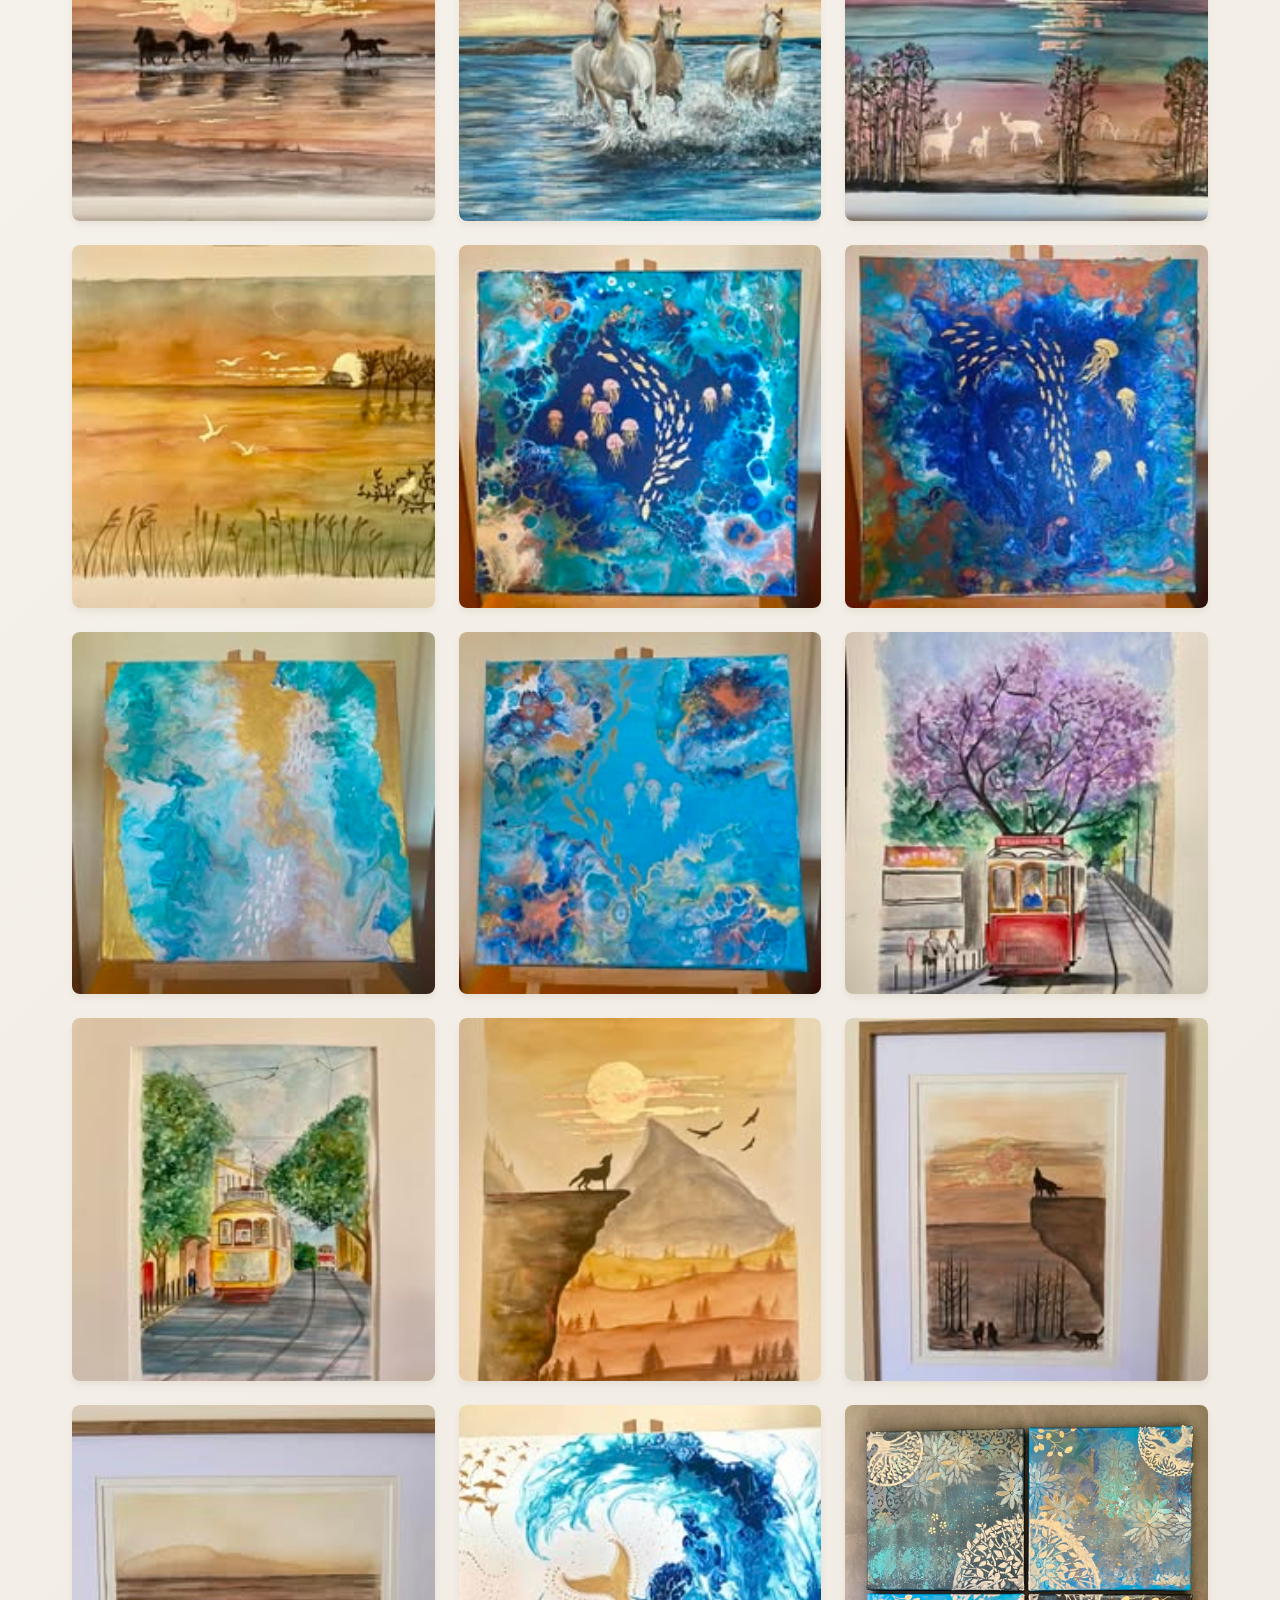
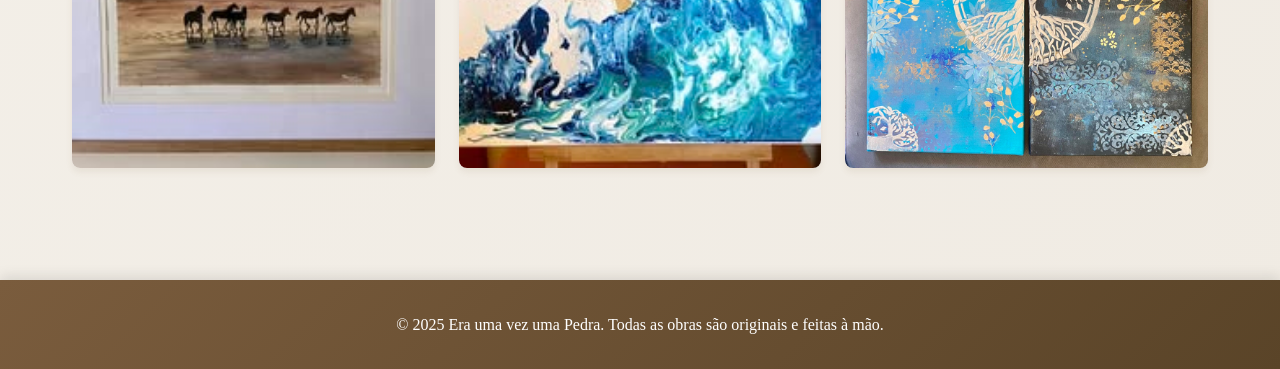
==== commit 15afb8d1: "apaga" ====
--- a/index.html
+++ b/index.html
@@ -122,8 +122,6 @@
     <p>&copy; 2025 Era uma vez uma Pedra. Todas as obras são originais e feitas à mão.</p>
 </footer>
 
-<a href="mailto:?subject=Interesse em arte" class="floating-btn">✉️</a>
-
 <script src="scripts/main.js"></script>
 </body>
 </html>
